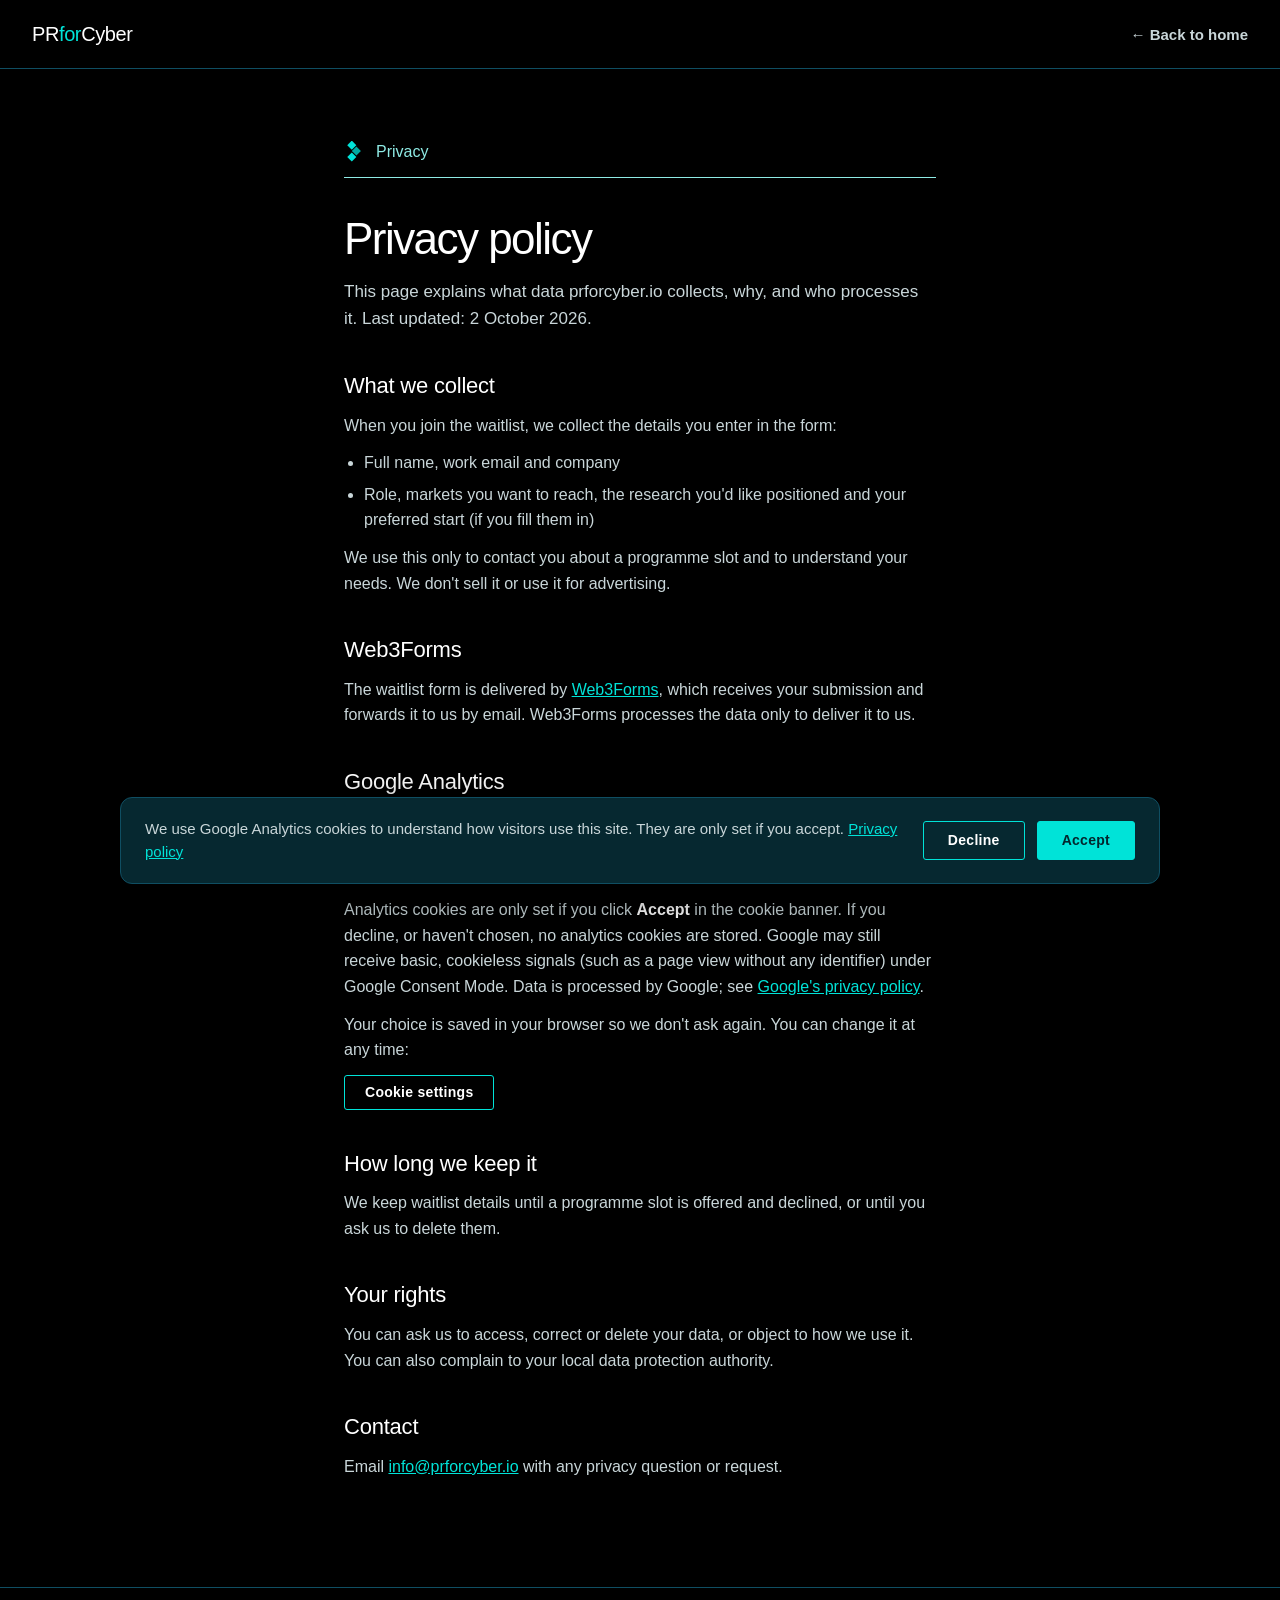
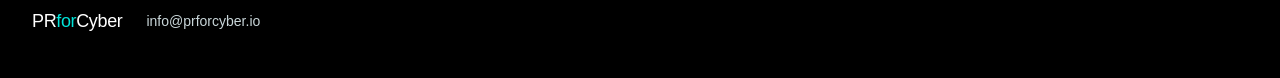
==== privacy/index.html @ dcf4e751 "Add GA4 with consent banner, privacy page, SEO and sharing basics - Google Analytics 4 (G-C64CSBL070" ====
<!doctype html>
<html lang="en">
<head>
  <meta charset="utf-8">
  <meta name="viewport" content="width=device-width, initial-scale=1">
  <title>Privacy Policy — PRforCyber</title>
  <meta name="description" content="How PRforCyber handles your data: what we collect through the waitlist form, how we use Google Analytics with your consent, and how to contact us.">
  <link rel="canonical" href="https://prforcyber.io/privacy/">
  <!-- Open Graph / Twitter card -->
  <meta property="og:type" content="website">
  <meta property="og:site_name" content="PRforCyber">
  <meta property="og:title" content="Privacy Policy — PRforCyber">
  <meta property="og:description" content="How PRforCyber handles your data: what we collect through the waitlist form, how we use Google Analytics with your consent, and how to contact us.">
  <meta property="og:url" content="https://prforcyber.io/privacy/">
  <meta property="og:image" content="https://prforcyber.io/shared/img/og-image.png">
  <meta property="og:image:width" content="1200">
  <meta property="og:image:height" content="630">
  <meta property="og:image:alt" content="PRforCyber — PR built for positioning research">
  <meta name="twitter:card" content="summary_large_image">
  <meta name="twitter:title" content="Privacy Policy — PRforCyber">
  <meta name="twitter:description" content="How PRforCyber handles your data: what we collect through the waitlist form, how we use Google Analytics with your consent, and how to contact us.">
  <meta name="twitter:image" content="https://prforcyber.io/shared/img/og-image.png">
  <link rel="icon" type="image/png" href="/shared/favicon.png">
  <!-- Google Analytics 4 + cookie consent (Consent Mode v2) -->
  <link rel="stylesheet" href="/shared/consent.css">
  <script src="/shared/consent.js"></script>
  <script async src="https://www.googletagmanager.com/gtag/js?id=G-C64CSBL070"></script>
  <link rel="preconnect" href="https://fonts.googleapis.com">
  <link rel="preconnect" href="https://fonts.gstatic.com" crossorigin>
  <link rel="stylesheet" href="https://fonts.googleapis.com/css2?family=JetBrains+Mono:wght@400;500;700&display=swap">
  <link rel="stylesheet" href="/shared/landing.css">
</head>
<body>
<div class="page page--full">

  <nav class="wl-nav">
    <a class="wordmark-link" href="/"><span class="wordmark">PR<span>for</span>Cyber</span></a>
    <a class="wl-nav__back" href="/">← Back to home</a>
  </nav>

  <div class="wl-main"><div class="wrap wrap--narrow">
    <div class="eyebrow">
      <svg class="glyph" width="22" height="22" viewBox="0 0 24 24" aria-hidden="true"><rect x="5" y="1" width="7" height="7" transform="rotate(45 8.5 4.5)" fill="var(--cyan-500)"/><rect x="10" y="7.5" width="7" height="7" transform="rotate(45 13.5 11)" fill="var(--cyan-500)" opacity="0.75"/><rect x="5" y="14" width="7" height="7" transform="rotate(45 8.5 17.5)" fill="var(--cyan-500)"/></svg>
      <span>Privacy</span>
    </div>
    <h1 class="wl-title">Privacy policy</h1>
    <p class="wl-intro">This page explains what data prforcyber.io collects, why, and who processes it. Last updated: 2 October 2026.</p>

    <div class="legal">
      <h2>What we collect</h2>
      <p>When you join the waitlist, we collect the details you enter in the form:</p>
      <ul>
        <li>Full name, work email and company</li>
        <li>Role, markets you want to reach, the research you'd like positioned and your preferred start (if you fill them in)</li>
      </ul>
      <p>We use this only to contact you about a programme slot and to understand your needs. We don't sell it or use it for advertising.</p>

      <h2>Web3Forms</h2>
      <p>The waitlist form is delivered by <a href="https://web3forms.com/privacy" rel="noopener">Web3Forms</a>, which receives your submission and forwards it to us by email. Web3Forms processes the data only to deliver it to us.</p>

      <h2>Google Analytics</h2>
      <p>With your consent, we use Google Analytics 4 to see how visitors use the site, for example which pages are viewed and how many people join the waitlist. It sets cookies (such as <code>_ga</code>) that last up to two years.</p>
      <p>Analytics cookies are only set if you click <strong>Accept</strong> in the cookie banner. If you decline, or haven't chosen, no analytics cookies are stored. Google may still receive basic, cookieless signals (such as a page view without any identifier) under Google Consent Mode. Data is processed by Google; see <a href="https://policies.google.com/privacy" rel="noopener">Google's privacy policy</a>.</p>
      <p>Your choice is saved in your browser so we don't ask again. You can change it at any time:</p>
      <p><button type="button" class="btn btn--outline btn--sm" onclick="window.prfcCookieSettings && window.prfcCookieSettings()">Cookie settings</button></p>

      <h2>How long we keep it</h2>
      <p>We keep waitlist details until a programme slot is offered and declined, or until you ask us to delete them.</p>

      <h2>Your rights</h2>
      <p>You can ask us to access, correct or delete your data, or object to how we use it. You can also complain to your local data protection authority.</p>

      <h2>Contact</h2>
      <p>Email <a href="mailto:info@prforcyber.io">info@prforcyber.io</a> with any privacy question or request.</p>
    </div>
  </div></div>

  <footer class="wl-footer">
    <span class="wordmark wordmark--18">PR<span>for</span>Cyber</span><a href="mailto:info@prforcyber.io">info@prforcyber.io</a>
  </footer>

</div>
</body>
</html>
---- shared/consent.css ----
/* PRforCyber — cookie consent banner. Self-contained so it works on every page, with or without landing.css. */
.cc-banner {
  position: fixed; left: 16px; right: 16px; bottom: 16px; z-index: 100;
  max-width: 1040px; margin: 0 auto; box-sizing: border-box;
  display: flex; align-items: center; gap: 24px;
  padding: 20px 24px;
  background: #062830; border: 1.5px solid #0F4E62; border-radius: 12px;
  box-shadow: 0 0 0 1px #000, 0 12px 40px rgba(0, 0, 0, 0.6);
  font-family: "Helvetica Neue", Helvetica, Arial, sans-serif; color: #fff;
}
.cc-banner--flash { animation: cc-flash 900ms cubic-bezier(0.2, 0.7, 0.2, 1); }
@keyframes cc-flash {
  0%, 100% { border-color: #0F4E62; box-shadow: 0 0 0 1px #000, 0 12px 40px rgba(0, 0, 0, 0.6); }
  30% { border-color: #00E3D8; box-shadow: 0 0 0 1px #00E3D8, 0 0 32px rgba(0, 227, 216, 0.45); }
}
.cc-banner__text { margin: 0; flex: 1; font-size: 15px; line-height: 1.5; color: #C9D6D9; }
.cc-banner__text a { color: #00E3D8; }
.cc-banner__text a:hover { color: #33EDE3; }
.cc-banner__actions { display: flex; gap: 12px; flex-shrink: 0; }

.cc-btn {
  font-family: inherit; font-size: 14px; font-weight: 700; letter-spacing: 0.02em; line-height: 1.2;
  padding: 10px 24px; border-radius: 3px; cursor: pointer;
  transition: background 140ms cubic-bezier(0.2, 0.7, 0.2, 1);
}
.cc-btn--primary { background: #00E3D8; color: #03262D; border: 1.5px solid #00E3D8; }
.cc-btn--primary:hover { background: #33EDE3; border-color: #33EDE3; }
.cc-btn--outline { background: transparent; color: #fff; border: 1.5px solid #00E3D8; }
.cc-btn--outline:hover { background: rgba(0, 227, 216, 0.12); }
.cc-btn:focus-visible { outline: none; box-shadow: 0 0 0 2px #000, 0 0 0 4px #00E3D8; }

@media (max-width: 767.98px) {
  .cc-banner { flex-direction: column; align-items: stretch; gap: 16px; padding: 18px 20px; }
  .cc-banner__actions .cc-btn { flex: 1; }
}
---- shared/landing.css ----
/* PRforCyber landing — styles from the Claude Design export (tokens + UI kit components). */

/* ---------- Tokens: colors ---------- */
:root {
  /* Signal cyan — the brand accent */
  --cyan-200: #B8FAF6;
  --cyan-300: #8FEBE5;
  --cyan-400: #33EDE3;
  --cyan-500: #00E3D8;
  --cyan-600: #00BDB4;
  --cyan-700: #00807A;
  --cyan-800: #00524E;

  /* Ink + deep teal — dark surfaces */
  --ink-0: #000000;
  --ink-50: #02080A;
  --abyss-900: #041A20;
  --teal-900: #062830;
  --teal-800: #0A3440;
  --teal-700: #0F4E62;
  --teal-600: #17667D;

  /* Mint + slate — light surfaces */
  --mint-50: #F0FFFD;
  --mint-100: #DDF7F4;
  --mint-200: #C4EDE9;
  --slate-400: #9FB2BB;

  /* Neutrals */
  --white: #FFFFFF;
  --grey-200: #C9D6D9;
  --grey-400: #8BA0A5;
  --ink-text: #031418;

  /* Status (use sparingly, forms only) */
  --amber-400: #FFB547;
  --red-400: #FF6B6B;

  /* Semantic: surfaces */
  --bg-page: var(--ink-0);
  --bg-section-deep: var(--abyss-900);
  --bg-light: var(--mint-50);
  --bg-slate: var(--slate-400);
  --surface-panel: var(--ink-0);
  --surface-card: var(--teal-900);
  --surface-card-raised: var(--teal-800);
  --surface-accent: var(--cyan-500);

  /* Semantic: text */
  --text-primary: var(--white);
  --text-secondary: var(--grey-200);
  --text-muted: var(--grey-400);
  --text-accent: var(--cyan-500);
  --text-on-accent: #03262D;
  --text-on-light: var(--ink-text);
  --text-accent-on-light: var(--cyan-700);

  /* Semantic: lines */
  --border-subtle: var(--teal-700);
  --border-strong: var(--teal-600);
  --border-accent: var(--cyan-500);
  --rule: var(--cyan-300);
  --rule-on-light: var(--teal-900);

  /* Gradients */
  --gradient-section: linear-gradient(135deg, #062830 0%, #041A20 45%, #02080A 100%);
  --gradient-fade-dark: linear-gradient(180deg, rgba(0,0,0,0) 0%, #000 100%);
}

/* ---------- Tokens: effects ---------- */
:root {
  --shadow-none: none;
  --glow-accent: 0 0 0 1px var(--cyan-500), 0 0 24px rgba(0, 227, 216, 0.22);
  --focus-ring: 0 0 0 2px #000, 0 0 0 4px var(--cyan-500);

  --pattern-dots: radial-gradient(circle, rgba(23, 102, 125, 0.6) 2px, transparent 2.5px);
  --pattern-dots-size: 57px 57px;
  --pattern-dots-light: radial-gradient(circle, rgba(0, 128, 122, 0.12) 2px, transparent 2.5px);

  --ease-out: cubic-bezier(0.2, 0.7, 0.2, 1);
  --dur-fast: 140ms;
  --dur-base: 220ms;
  --dur-slow: 420ms;
}

/* ---------- Tokens: spacing ---------- */
:root {
  --space-1: 4px;
  --space-2: 8px;
  --space-3: 12px;
  --space-4: 16px;
  --space-5: 24px;
  --space-6: 32px;
  --space-7: 48px;
  --space-8: 64px;
  --space-9: 96px;
  --space-10: 128px;

  --container: 1040px;
  --container-narrow: 720px;
  --gutter: 24px;

  --radius-button: 3px;
  --radius-sm: 8px;
  --radius-card: 12px;
  --radius-panel: 16px;
  --radius-pill: 999px;

  --border-w: 1.5px;
  --rule-w: 1.5px;
}

/* ---------- Tokens: typography ---------- */
:root {
  --font-sans: "Helvetica Neue", Helvetica, Arial, sans-serif;
  --font-mono: "JetBrains Mono", ui-monospace, "SF Mono", Menlo, monospace;

  --fs-display: 64px;
  --fs-h1: 52px;
  --fs-h2: 44px;
  --fs-h3: 32px;
  --fs-h4: 24px;
  --fs-h5: 20px;
  --fs-body-lg: 18px;
  --fs-body: 16px;
  --fs-sm: 14px;
  --fs-xs: 12px;

  --fw-light: 300;
  --fw-regular: 400;
  --fw-medium: 500;
  --fw-bold: 700;

  --lh-tight: 1.05;
  --lh-snug: 1.2;
  --lh-body: 1.5;

  --tracking-display: -0.02em;
  --tracking-heading: -0.035em;
  --tracking-normal: 0;
  --tracking-label: 0.02em;
  --tracking-caps: 0.04em;

  --type-hero: var(--fw-bold) var(--fs-display)/var(--lh-tight) var(--font-sans);
  --type-section: var(--fw-regular) var(--fs-h2)/var(--lh-snug) var(--font-sans);
  --type-body: var(--fw-regular) var(--fs-body)/var(--lh-body) var(--font-sans);
}

/* ---------- Base ---------- */
body { margin: 0; background: #000; }
a:not([class]) { color: var(--cyan-500); }
a:not([class]):hover { color: var(--cyan-400); }

.page { font-family: var(--font-sans); color: #fff; background: #000; }
.page--full { min-height: 100vh; }

.wrap { max-width: 1040px; margin: 0 auto; padding: 0 24px; box-sizing: border-box; }
.wrap--narrow { max-width: 640px; }

.mono-line { font-family: var(--font-mono); color: var(--cyan-300); }

/* ---------- Glyph ---------- */
.glyph { display: block; flex-shrink: 0; }

/* ---------- Wordmark ---------- */
.wordmark { font-family: var(--font-sans); font-size: 20px; font-weight: 400; letter-spacing: -0.02em; color: var(--text-primary); line-height: 1; white-space: nowrap; }
.wordmark span { color: var(--text-accent); }
.wordmark--18 { font-size: 18px; }
.wordmark--22 { font-size: 22px; }
.wordmark-link { text-decoration: none; }

/* ---------- Button ---------- */
.btn {
  display: inline-flex; align-items: center; justify-content: center; gap: 8px;
  font-family: var(--font-sans); font-weight: 700; letter-spacing: var(--tracking-label); line-height: 1.2;
  border-radius: var(--radius-button); cursor: pointer; text-decoration: none;
  transition: background var(--dur-fast) var(--ease-out), color var(--dur-fast), transform var(--dur-fast);
  transform: none; opacity: 1;
  padding: 11px 32px; font-size: 15px;
}
.btn:active { transform: translateY(1px); }
.btn--sm { padding: 8px 20px; font-size: 14px; }
.btn--lg { padding: 14px 40px; font-size: 17px; }

.btn--primary { background: var(--cyan-500); color: var(--text-on-accent); border: var(--border-w) solid var(--cyan-500); }
.btn--primary:hover { background: var(--cyan-400); border-color: var(--cyan-400); }
.btn--outline { background: transparent; color: var(--text-primary); border: var(--border-w) solid var(--cyan-500); }
.btn--outline:hover { background: rgba(0,227,216,0.12); }
.btn--dark { background: var(--ink-0); color: var(--text-primary); border: var(--border-w) solid var(--cyan-500); }
.btn--dark:hover { background: var(--teal-900); }

/* ---------- Eyebrow ---------- */
.eyebrow { display: flex; align-items: center; gap: 10px; padding-bottom: 14px; border-bottom: var(--rule-w) solid var(--rule); }
.eyebrow span { font-family: var(--font-sans); font-size: 16px; line-height: 1.2; color: var(--cyan-300); }
.eyebrow--light { border-bottom-color: var(--rule-on-light); }
.eyebrow--light span { color: var(--text-on-light); }

/* ---------- Card ---------- */
.card { color: var(--text-primary); box-sizing: border-box; padding: 32px; }
.card--panel { background: var(--surface-panel); border: var(--border-w) solid var(--border-subtle); border-radius: var(--radius-panel); }
.card--teal { background: var(--surface-card); border: var(--border-w) solid var(--border-subtle); border-radius: var(--radius-card); }
.card--quote { background: var(--ink-0); border: var(--border-w) solid var(--border-accent); border-radius: var(--radius-card); }
.card--pad-48 { padding: 48px; }

/* ---------- MetricRow ---------- */
.metric { display: flex; justify-content: space-between; align-items: baseline; gap: 16px; padding: 14px 0; border-bottom: var(--rule-w) solid var(--rule); }
.metric--last { border-bottom: none; }
.metric__label { font-size: 16px; line-height: 1.3; color: var(--text-primary); }
.metric__value { font-size: 16px; line-height: 1.3; color: var(--text-accent); text-align: right; white-space: nowrap; font-variant-numeric: tabular-nums; }

/* ---------- FeatureCard ---------- */
.feature { padding: 24px 24px 28px; display: flex; flex-direction: column; }
.feature__num { font-size: 40px; line-height: 1; color: var(--text-accent); letter-spacing: -0.02em; margin-bottom: 20px; }
.feature__title { font-size: 20px; line-height: 1.3; letter-spacing: 0; color: var(--text-primary); padding-bottom: 14px; border-bottom: var(--rule-w) solid var(--rule); text-wrap: balance; }
.feature__title--accent { font-size: 32px; line-height: 1.15; letter-spacing: -0.03em; color: var(--text-accent); }
.feature__body { font-size: 16px; line-height: 1.45; color: var(--text-secondary); margin-top: 14px; text-wrap: pretty; }
.feature__metrics { margin-top: 16px; }

/* ---------- StatItem ---------- */
.stat { display: flex; flex-direction: column; gap: 16px; }
.stat__top { display: flex; align-items: center; gap: 10px; }
.stat__value { font-size: 36px; line-height: 1; letter-spacing: -0.03em; color: var(--text-primary); font-variant-numeric: tabular-nums; }
.stat__label { font-size: 16px; line-height: 1.3; color: var(--text-secondary); }

/* ---------- CheckItem ---------- */
.check { display: flex; gap: 16px; align-items: flex-start; padding: 24px 24px; background: var(--surface-card); border: var(--border-w) solid var(--border-accent); border-radius: var(--radius-card); }
.check .glyph { margin-top: -2px; }
.check__text { font-size: 18px; line-height: 1.5; color: var(--text-primary); text-wrap: pretty; }

/* ---------- DashItem ---------- */
.dash { display: flex; gap: 28px; align-items: flex-start; }
.dash .glyph { margin-top: -3px; }
.dash__text { font-size: 17px; line-height: 1.5; color: var(--text-primary); text-wrap: pretty; }

/* ---------- QuoteBlock ---------- */
.quote { padding: 36px 48px; text-align: center; }
.quote p { margin: 0; font-size: 30px; line-height: 1.35; letter-spacing: -0.015em; color: var(--text-primary); text-wrap: balance; }

/* ---------- SectionHeader ---------- */
.sh { display: flex; flex-direction: column; gap: 24px; }
.sh__title { margin: 0; font-family: var(--font-sans); font-weight: 400; font-size: var(--fs-h2); line-height: 1.12; letter-spacing: var(--tracking-heading); color: var(--text-primary); text-wrap: balance; }
.sh__lede { margin: 0; font-size: 18px; line-height: 1.5; max-width: 640px; color: var(--text-secondary); text-wrap: pretty; }
.sh--light .sh__title, .sh--light .sh__lede { color: var(--text-on-light); }

/* ---------- NavBar ---------- */
.nav-sticky { position: sticky; top: 0; z-index: 10; }
.nav { display: flex; align-items: center; gap: 48px; height: 68px; padding: 0 32px; background: var(--ink-0); border-bottom: 1px solid var(--teal-700); }
.nav__items { display: flex; gap: 40px; flex: 1; height: 100%; }
.nav__link { display: flex; align-items: center; font-size: 15px; font-weight: 700; letter-spacing: var(--tracking-label); text-decoration: none; color: var(--grey-200); box-shadow: none; transition: color var(--dur-fast); }
.nav__link:hover { color: var(--white); }
.nav__link.is-active { color: var(--text-accent); box-shadow: inset 0 -2px 0 var(--cyan-500); }

/* ---------- One-pager sections ---------- */
.dots-dark { background: var(--pattern-dots) 0 0/57px 57px, var(--gradient-section); }
.sec-72 { padding: 72px 0; }

.hero { background: #000; padding: 40px 0 72px; }
.hero__title { margin: 44px 0 28px; font-size: 64px; font-weight: 700; line-height: 1.05; letter-spacing: -0.02em; }
.hero__title span { color: var(--cyan-500); }
.hero__lede { margin: 0; font-size: 18px; line-height: 1.5; max-width: 580px; color: var(--text-secondary); }
.hero__ctas { display: flex; gap: 16px; margin-top: 36px; }
.hero__stats { display: grid; grid-template-columns: repeat(auto-fit,minmax(140px,1fr)); gap: 32px; margin-top: 64px; padding-top: 40px; border-top: var(--rule-w) solid var(--rule); }

.grid { display: grid; }
.grid--260 { grid-template-columns: repeat(auto-fit,minmax(260px,1fr)); gap: 24px; margin-top: 24px; }
.grid--240-20 { grid-template-columns: repeat(auto-fit,minmax(240px,1fr)); gap: 20px; margin-top: 32px; }
.grid--240-24 { grid-template-columns: repeat(auto-fit,minmax(240px,1fr)); gap: 24px; margin-top: 40px; }

.programme { background: var(--slate-400); }
.programme__meta { margin-top: 24px; font-size: 15px; }
.programme__note { margin-top: 28px; font-size: 14px; line-height: 1.5; color: var(--text-muted); max-width: 640px; }

.how { background: #000; }
.how__rows { display: flex; flex-direction: column; gap: 0; margin-top: 40px; }
.how__row { display: grid; grid-template-columns: 160px 1fr; gap: 24px; padding: 28px 0; border-top: var(--rule-w) solid var(--rule); }
.how__row:first-child { border-top: none; }
.how__week { font-family: var(--font-mono); font-size: 14px; color: var(--cyan-500); }
.how__title { font-size: 22px; margin-bottom: 8px; }
.how__body { font-size: 16px; line-height: 1.5; color: var(--text-secondary); max-width: 640px; }

.included { background: var(--pattern-dots-light) 0 0/57px 57px, var(--mint-50); }
.included__grid { display: grid; grid-template-columns: repeat(auto-fit,minmax(300px,1fr)); gap: 48px; align-items: start; }
.included__list { display: flex; flex-direction: column; gap: 12px; }

.investment { background: #000; }
.price-card { padding: 40px; border-radius: 24px; margin-top: 40px; }
.price-card__name { font-size: 28px; letter-spacing: -0.02em; margin-bottom: 8px; }
.price-card__price { display: flex; align-items: baseline; gap: 12px; margin: 20px 0 4px; }
.price-card__price span { font-size: 48px; color: var(--cyan-500); letter-spacing: -0.03em; }
.price-card__meta { font-size: 15px; margin-bottom: 28px; }
.price-card__note { margin-top: 24px; font-size: 15px; color: var(--text-secondary); }
.price-card__example { margin-top: 24px; padding: 20px; background: var(--ink-0); border: var(--border-w) solid var(--border-accent); border-radius: 12px; font-size: 15px; line-height: 1.6; color: var(--text-secondary); }
.price-card__example span { color: var(--cyan-500); }

.results { background: var(--gradient-section); }
.results__list { display: flex; flex-direction: column; gap: 24px; margin-top: 36px; }
.results__quote { margin-top: 48px; }
.results__ctas { display: flex; gap: 16px; justify-content: center; margin-top: 32px; }

.teaser { background: var(--mint-50); padding: 64px 0; }
.teaser .wrap { text-align: center; }
.teaser__title { margin: 0 0 16px; font-family: var(--font-sans); font-weight: 400; font-size: 36px; letter-spacing: var(--tracking-heading); color: var(--text-on-light); }
.teaser__text { margin: 0 auto 28px; max-width: 520px; font-size: 17px; line-height: 1.5; color: var(--text-on-light); }

.site-footer { display: flex; justify-content: space-between; align-items: center; flex-wrap: wrap; gap: 16px; padding: 36px 32px 56px; background: #000; }
.site-footer__links { display: flex; gap: 24px; align-items: center; font-size: 15px; }
.site-footer__email { color: var(--text-primary); text-decoration: none; border-bottom: 1.5px solid var(--white); padding-bottom: 4px; }
.site-footer__cta { color: var(--cyan-500); text-decoration: none; font-weight: 700; }
.site-footer__privacy { color: var(--grey-200); text-decoration: none; }
.site-footer__privacy:hover { color: var(--white); }

/* ---------- Waitlist page ---------- */
.wl-nav { display: flex; align-items: center; justify-content: space-between; height: 68px; padding: 0 32px; border-bottom: 1px solid var(--teal-700); }
.wl-nav__back { color: var(--grey-200); font-size: 15px; font-weight: 700; text-decoration: none; }
.wl-main { padding: 72px 0 96px; }
.wl-title { margin: 36px 0 16px; font-size: 44px; font-weight: 400; line-height: 1.12; letter-spacing: var(--tracking-heading); }
.wl-intro { margin: 0 0 12px; font-size: 17px; line-height: 1.55; color: var(--text-secondary); }
.wl-summary { margin: 28px 0 40px; padding: 16px 20px; background: var(--surface-card); border: var(--border-w) solid var(--border-subtle); border-radius: var(--radius-card); font-size: 14px; }

.wl-form { display: flex; flex-direction: column; gap: 20px; }
.wl-form .btn { margin-top: 8px; }
.field { display: flex; flex-direction: column; gap: 8px; font-size: 14px; color: var(--text-secondary); }
/* Indent field labels to line up with the text inside the inputs (14px padding + 1.5px border). */
.field { text-indent: 15.5px; }
.field .input, .field .chips { text-indent: 0; }
.input { font: inherit; font-size: 16px; color: var(--text-primary); background: var(--teal-900); border: var(--border-w) solid var(--border-subtle); border-radius: var(--radius-sm); padding: 12px 14px; outline: none; }
textarea.input { resize: vertical; font-family: var(--font-sans); }
/* Custom dropdown arrow, inset to match the input's 14px text padding. */
select.input { appearance: none; -webkit-appearance: none; padding-right: 42px; cursor: pointer;
  background: var(--teal-900) url("data:image/svg+xml,%3Csvg xmlns='http://www.w3.org/2000/svg' width='12' height='8' viewBox='0 0 12 8'%3E%3Cpath d='M1 1.5l5 5 5-5' fill='none' stroke='%23C9D6D9' stroke-width='1.6' stroke-linecap='round' stroke-linejoin='round'/%3E%3C/svg%3E") no-repeat right 16px center; }
.chips { display: flex; flex-wrap: wrap; gap: 10px; }
.chip { display: flex; align-items: center; gap: 8px; font-size: 14px; padding: 8px 14px; border-radius: 999px; border: var(--border-w) solid var(--border-subtle); background: transparent; cursor: pointer; color: var(--text-primary); }
.chip input { accent-color: var(--cyan-500); }
.chip.is-on, .chip:has(input:checked) { border-color: var(--cyan-500); background: rgba(0,227,216,0.12); }
.hidden { display: none; }

.wl-footer { display: flex; align-items: center; gap: 24px; padding: 24px 32px 48px; border-top: 1px solid var(--teal-700); }
.wl-footer a { color: var(--grey-200); font-size: 14px; text-decoration: none; }

/* ---------- Privacy page ---------- */
.legal { margin-top: 40px; font-size: 16px; line-height: 1.6; color: var(--text-secondary); }
.legal h2 { margin: 40px 0 12px; font-size: 22px; font-weight: 400; line-height: 1.3; letter-spacing: -0.01em; color: var(--text-primary); }
.legal h2:first-child { margin-top: 0; }
.legal p { margin: 0 0 12px; }
.legal ul { margin: 0 0 12px; padding-left: 20px; }
.legal li { margin-bottom: 6px; }
.legal strong { color: var(--text-primary); }
.legal code { font-family: var(--font-mono); font-size: 14px; color: var(--cyan-300); }

/* ---------- 404 page ---------- */
.nf { display: flex; flex-direction: column; }
.nf__main { flex: 1; }
.nf__accent { color: var(--cyan-500); }
.nf__ctas { display: flex; flex-wrap: wrap; gap: 16px; margin-top: 36px; }

/* ---------- Mobile nav (hidden on desktop) ---------- */
.nav__burger { display: none; }
.nav__menu { display: none; }

/* ---------- Mobile (< 768px) — from the Claude Design mobile layout ---------- */
@media (max-width: 767.98px) {
  :root { --fs-h2: 30px; }

  /* Nav: wordmark + hamburger, dropdown menu */
  .nav { justify-content: space-between; gap: 16px; height: 60px; padding: 0 12px 0 20px; }
  .nav .wordmark { font-size: 19px; }
  .nav__items, .nav__cta { display: none; }
  .nav__burger { display: flex; flex-direction: column; align-items: center; justify-content: center; gap: 5px; width: 44px; height: 44px; padding: 0; background: transparent; border: none; cursor: pointer; }
  .nav__burger span { width: 22px; height: 2px; background: #fff; transition: transform var(--dur-base) var(--ease-out), opacity var(--dur-fast); }
  .nav__burger[aria-expanded="true"] span:nth-child(1) { transform: translateY(7px) rotate(45deg); }
  .nav__burger[aria-expanded="true"] span:nth-child(2) { opacity: 0; }
  .nav__burger[aria-expanded="true"] span:nth-child(3) { transform: translateY(-7px) rotate(-45deg); }
  .nav__menu { display: flex; flex-direction: column; padding: 4px 20px 24px; background: #000; border-bottom: 1px solid var(--teal-700); }
  .nav__menu[hidden] { display: none; }
  .nav__mlink { padding: 14px 0; font-size: 20px; color: #fff; text-decoration: none; border-bottom: 1px solid var(--teal-700); }
  .nav__menu .btn { margin-top: 20px; }

  /* Sections */
  .sec-72 { padding: 48px 0; }
  .card--pad-48 { padding: 24px; }

  /* Hero */
  .hero__title { margin: 32px 0 20px; font-size: 38px; }
  .hero__ctas { flex-direction: column; gap: 12px; margin-top: 28px; }
  .hero__stats { gap: 28px; margin-top: 48px; padding-top: 32px; }

  /* How it works: week label above each step */
  .how__row { grid-template-columns: 1fr; gap: 10px; }

  /* Investment */
  .price-card { padding: 20px; }
  .price-card__name { font-size: 22px; line-height: 1.2; }
  .price-card__price span { font-size: 34px; }
  .metric--last { flex-wrap: wrap; gap: 6px 24px; }
  .metric--last .metric__value { white-space: normal; text-align: left; line-height: 1.5; }

  /* Results */
  .quote { padding: 24px 20px; }
  .quote p { font-size: 20px; }
  .results__ctas { flex-wrap: wrap; }

  /* Waitlist teaser */
  .teaser { padding: 48px 0; }
  .teaser__title { font-size: 28px; line-height: 1.15; text-wrap: balance; }

  /* Waitlist page */
  .wl-nav { height: 60px; padding: 0 20px; gap: 16px; }
  .wl-main { padding: 40px 0 56px; }
  .wl-title { font-size: 32px; }
  .wl-footer { padding: 24px 20px 48px; flex-wrap: wrap; }
  .nf__ctas { flex-direction: column; gap: 12px; }
}
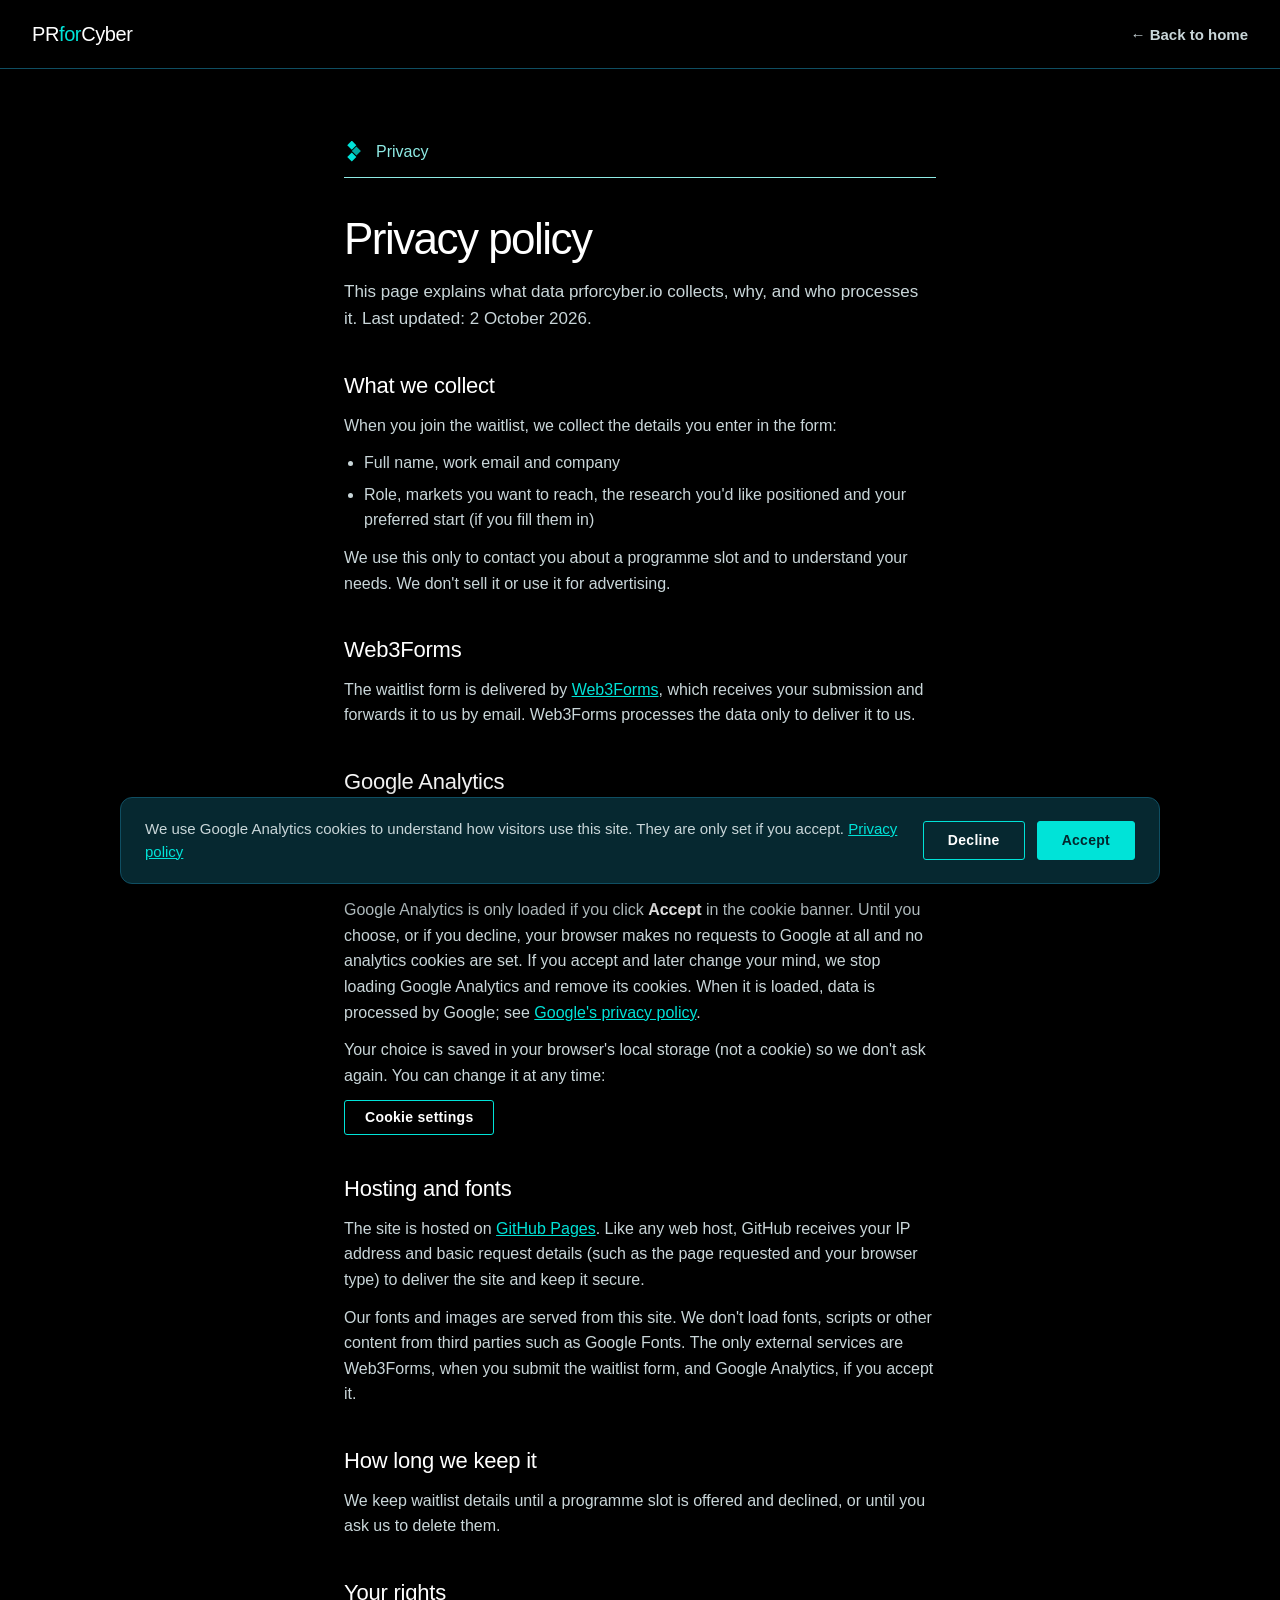
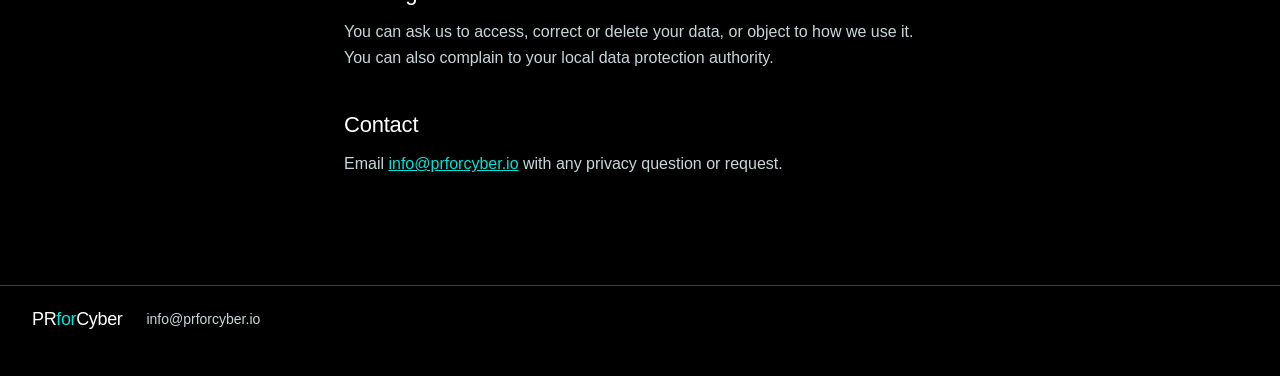
==== commit 9c28c469: "Make site privacy-strict: load GA only after Accept, self-host fonts - consent.js injects gtag.js on" ====
--- a/privacy/index.html
+++ b/privacy/index.html
@@ -21,13 +21,9 @@
   <meta name="twitter:description" content="How PRforCyber handles your data: what we collect through the waitlist form, how we use Google Analytics with your consent, and how to contact us.">
   <meta name="twitter:image" content="https://prforcyber.io/shared/img/og-image.png">
   <link rel="icon" type="image/png" href="/shared/favicon.png">
-  <!-- Google Analytics 4 + cookie consent (Consent Mode v2) -->
+  <!-- Google Analytics 4 + cookie consent (gtag.js loads only after Accept) -->
   <link rel="stylesheet" href="/shared/consent.css">
   <script src="/shared/consent.js"></script>
-  <script async src="https://www.googletagmanager.com/gtag/js?id=G-C64CSBL070"></script>
-  <link rel="preconnect" href="https://fonts.googleapis.com">
-  <link rel="preconnect" href="https://fonts.gstatic.com" crossorigin>
-  <link rel="stylesheet" href="https://fonts.googleapis.com/css2?family=JetBrains+Mono:wght@400;500;700&display=swap">
   <link rel="stylesheet" href="/shared/landing.css">
 </head>
 <body>
@@ -60,9 +56,13 @@
 
       <h2>Google Analytics</h2>
       <p>With your consent, we use Google Analytics 4 to see how visitors use the site, for example which pages are viewed and how many people join the waitlist. It sets cookies (such as <code>_ga</code>) that last up to two years.</p>
-      <p>Analytics cookies are only set if you click <strong>Accept</strong> in the cookie banner. If you decline, or haven't chosen, no analytics cookies are stored. Google may still receive basic, cookieless signals (such as a page view without any identifier) under Google Consent Mode. Data is processed by Google; see <a href="https://policies.google.com/privacy" rel="noopener">Google's privacy policy</a>.</p>
-      <p>Your choice is saved in your browser so we don't ask again. You can change it at any time:</p>
+      <p>Google Analytics is only loaded if you click <strong>Accept</strong> in the cookie banner. Until you choose, or if you decline, your browser makes no requests to Google at all and no analytics cookies are set. If you accept and later change your mind, we stop loading Google Analytics and remove its cookies. When it is loaded, data is processed by Google; see <a href="https://policies.google.com/privacy" rel="noopener">Google's privacy policy</a>.</p>
+      <p>Your choice is saved in your browser's local storage (not a cookie) so we don't ask again. You can change it at any time:</p>
       <p><button type="button" class="btn btn--outline btn--sm" onclick="window.prfcCookieSettings && window.prfcCookieSettings()">Cookie settings</button></p>
+
+      <h2>Hosting and fonts</h2>
+      <p>The site is hosted on <a href="https://docs.github.com/en/site-policy/privacy-policies/github-general-privacy-statement" rel="noopener">GitHub Pages</a>. Like any web host, GitHub receives your IP address and basic request details (such as the page requested and your browser type) to deliver the site and keep it secure.</p>
+      <p>Our fonts and images are served from this site. We don't load fonts, scripts or other content from third parties such as Google Fonts. The only external services are Web3Forms, when you submit the waitlist form, and Google Analytics, if you accept it.</p>
 
       <h2>How long we keep it</h2>
       <p>We keep waitlist details until a programme slot is offered and declined, or until you ask us to delete them.</p>
--- a/shared/landing.css
+++ b/shared/landing.css
@@ -1,4 +1,16 @@
 /* PRforCyber landing — styles from the Claude Design export (tokens + UI kit components). */
+
+/* ---------- Fonts: JetBrains Mono, self-hosted (variable, 400-700; SIL OFL — see /shared/fonts/OFL.txt) ---------- */
+@font-face {
+  font-family: "JetBrains Mono"; font-style: normal; font-weight: 400 700; font-display: swap;
+  src: url("/shared/fonts/jetbrains-mono-latin-ext.woff2") format("woff2");
+  unicode-range: U+0100-02BA, U+02BD-02C5, U+02C7-02CC, U+02CE-02D7, U+02DD-02FF, U+0304, U+0308, U+0329, U+1D00-1DBF, U+1E00-1E9F, U+1EF2-1EFF, U+2020, U+20A0-20AB, U+20AD-20C0, U+2113, U+2C60-2C7F, U+A720-A7FF;
+}
+@font-face {
+  font-family: "JetBrains Mono"; font-style: normal; font-weight: 400 700; font-display: swap;
+  src: url("/shared/fonts/jetbrains-mono-latin.woff2") format("woff2");
+  unicode-range: U+0000-00FF, U+0131, U+0152-0153, U+02BB-02BC, U+02C6, U+02DA, U+02DC, U+0304, U+0308, U+0329, U+2000-206F, U+20AC, U+2122, U+2191, U+2193, U+2212, U+2215, U+FEFF, U+FFFD;
+}
 
 /* ---------- Tokens: colors ---------- */
 :root {
@@ -279,8 +291,9 @@
 .how__body { font-size: 16px; line-height: 1.5; color: var(--text-secondary); max-width: 640px; }
 
 .included { background: var(--pattern-dots-light) 0 0/57px 57px, var(--mint-50); }
-.included__grid { display: grid; grid-template-columns: repeat(auto-fit,minmax(300px,1fr)); gap: 48px; align-items: start; }
-.included__list { display: flex; flex-direction: column; gap: 12px; }
+.included__headrow { display: grid; grid-template-columns: 1fr 1fr; gap: 48px; align-items: end; }
+.included__list { display: grid; grid-template-columns: 1fr 1fr; gap: 16px; margin-top: 48px; }
+.included__list .check:last-child:nth-child(odd) { grid-column: 1 / -1; }
 
 .investment { background: #000; }
 .price-card { padding: 40px; border-radius: 24px; margin-top: 40px; }
@@ -288,6 +301,7 @@
 .price-card__price { display: flex; align-items: baseline; gap: 12px; margin: 20px 0 4px; }
 .price-card__price span { font-size: 48px; color: var(--cyan-500); letter-spacing: -0.03em; }
 .price-card__meta { font-size: 15px; margin-bottom: 28px; }
+.price-card__scope { display: block; margin-top: 6px; font-size: 13px; color: var(--text-muted); }
 .price-card__note { margin-top: 24px; font-size: 15px; color: var(--text-secondary); }
 .price-card__example { margin-top: 24px; padding: 20px; background: var(--ink-0); border: var(--border-w) solid var(--border-accent); border-radius: 12px; font-size: 15px; line-height: 1.6; color: var(--text-secondary); }
 .price-card__example span { color: var(--cyan-500); }
@@ -384,6 +398,10 @@
   .hero__ctas { flex-direction: column; gap: 12px; margin-top: 28px; }
   .hero__stats { gap: 28px; margin-top: 48px; padding-top: 32px; }
 
+  /* What is included: stacked header, one column of cards */
+  .included__headrow { grid-template-columns: 1fr; gap: 24px; }
+  .included__list { grid-template-columns: 1fr; gap: 12px; margin-top: 32px; }
+
   /* How it works: week label above each step */
   .how__row { grid-template-columns: 1fr; gap: 10px; }
 
